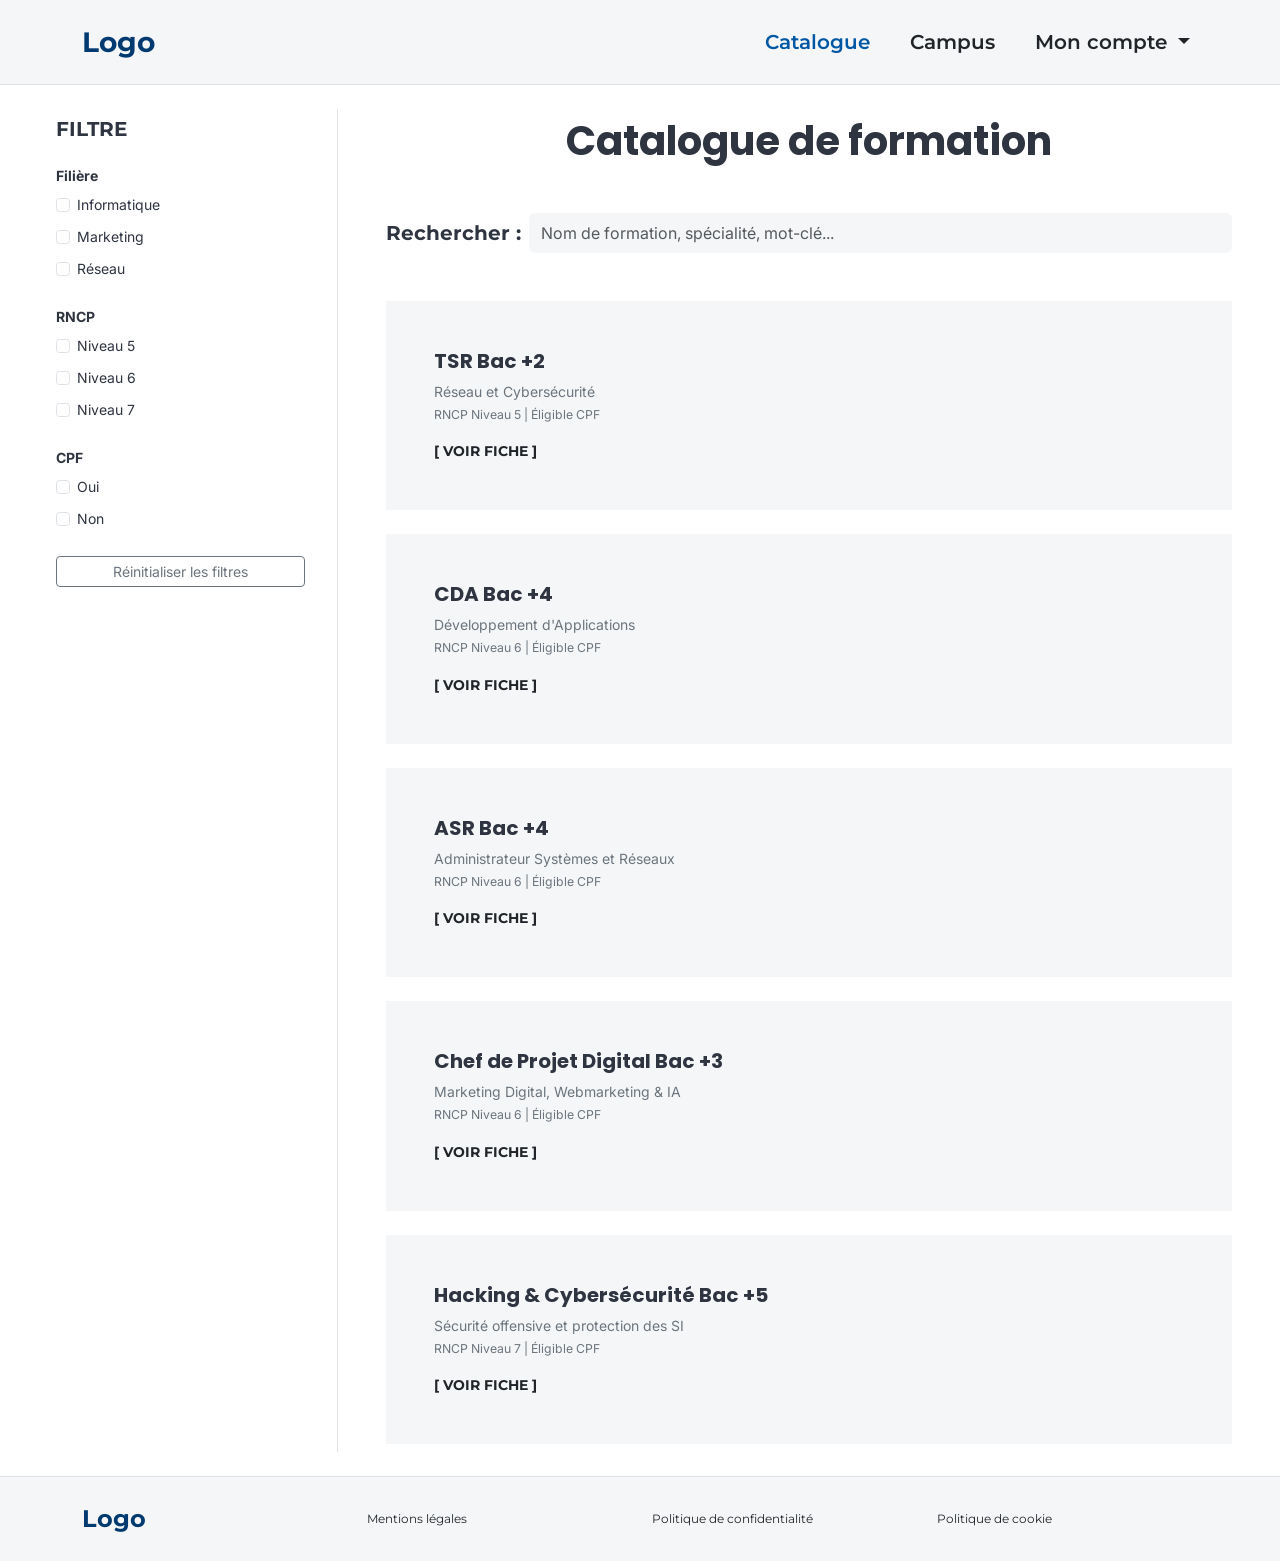
==== catalogue.html @ ce268c03 "Intégration statique des wireframes en HTML5, CSS et JS avec Bootstrap 5" ====
<!DOCTYPE html>
<html lang="fr">
<head>
  <meta charset="UTF-8">
  <meta name="viewport" content="width=device-width, initial-scale=1.0">
  <title>Expernet Campus - Catalogue de formation</title>
  <!-- Bootstrap 5 CSS -->
  <link href="https://cdn.jsdelivr.net/npm/bootstrap@5.3.3/dist/css/bootstrap.min.css" rel="stylesheet">
  <!-- Style personnalisé charte -->
  <link rel="stylesheet" href="css/style.css">
</head>
<body class="d-flex flex-column min-vh-100">

  <!-- En-tête / Navigation -->
  <header class="bg-brand-gray border-bottom">
    <nav class="navbar navbar-expand-lg py-3">
      <div class="container">
        <a class="navbar-brand fw-bold fs-3 font-montserrat text-brand-navy" href="index.html">Logo</a>
        
        <button class="navbar-toggler" type="button" data-bs-toggle="collapse" data-bs-target="#mainNavbar" aria-controls="mainNavbar" aria-expanded="false" aria-label="Menu">
          <span class="navbar-toggler-icon"></span>
        </button>

        <div class="collapse navbar-collapse justify-content-end" id="mainNavbar">
          <ul class="navbar-nav align-items-lg-center gap-lg-4 fs-5 font-montserrat">
            <li class="nav-item">
              <a class="nav-link text-dark fw-semibold active text-brand-blue" href="catalogue.html">Catalogue</a>
            </li>
            <li class="nav-item">
              <a class="nav-link text-dark fw-semibold" href="index.html#campus">Campus</a>
            </li>
            <li class="nav-item dropdown">
              <a class="nav-link dropdown-toggle text-dark fw-semibold" href="#" role="button" data-bs-toggle="dropdown" aria-expanded="false">
                Mon compte
              </a>
              <ul class="dropdown-menu dropdown-menu-end shadow-sm border-0">
                <li><a class="dropdown-item py-2" href="dashboard-etudiant.html">Espace Étudiant</a></li>
                <li><a class="dropdown-item py-2" href="dashboard-formateur.html">Espace Formateur</a></li>
              </ul>
            </li>
          </ul>
        </div>
      </div>
    </nav>
  </header>

  <!-- Contenu Principal : Grille 2 colonnes (Filtres + Formations) -->
  <main class="flex-grow-1">
    <div class="container-fluid px-lg-5 py-4">
      <div class="row">

        <!-- Colonne Filtre (Gauche) -->
        <aside class="col-lg-3 col-md-4 border-end pe-lg-4 mb-4 mb-md-0">
          <div class="p-2">
            <h2 class="h5 fw-bold mb-4 font-montserrat">FILTRE</h2>

            <!-- Filtre Filière -->
            <div class="mb-4">
              <p class="fw-bold mb-2">Filière</p>
              <div class="form-check mb-2">
                <input class="form-check-input filter-filiere" type="checkbox" value="informatique" id="fil-info">
                <label class="form-check-label" for="fil-info">Informatique</label>
              </div>
              <div class="form-check mb-2">
                <input class="form-check-input filter-filiere" type="checkbox" value="marketing" id="fil-mkt">
                <label class="form-check-label" for="fil-mkt">Marketing</label>
              </div>
              <div class="form-check mb-2">
                <input class="form-check-input filter-filiere" type="checkbox" value="reseau" id="fil-res">
                <label class="form-check-label" for="fil-res">Réseau</label>
              </div>
            </div>

            <!-- Filtre RNCP -->
            <div class="mb-4">
              <p class="fw-bold mb-2">RNCP</p>
              <div class="form-check mb-2">
                <input class="form-check-input filter-rncp" type="checkbox" value="5" id="rncp-5">
                <label class="form-check-label" for="rncp-5">Niveau 5</label>
              </div>
              <div class="form-check mb-2">
                <input class="form-check-input filter-rncp" type="checkbox" value="6" id="rncp-6">
                <label class="form-check-label" for="rncp-6">Niveau 6</label>
              </div>
              <div class="form-check mb-2">
                <input class="form-check-input filter-rncp" type="checkbox" value="7" id="rncp-7">
                <label class="form-check-label" for="rncp-7">Niveau 7</label>
              </div>
            </div>

            <!-- Filtre CPF -->
            <div class="mb-4">
              <p class="fw-bold mb-2">CPF</p>
              <div class="form-check mb-2">
                <input class="form-check-input filter-cpf" type="checkbox" value="oui" id="cpf-oui">
                <label class="form-check-label" for="cpf-oui">Oui</label>
              </div>
              <div class="form-check mb-2">
                <input class="form-check-input filter-cpf" type="checkbox" value="non" id="cpf-non">
                <label class="form-check-label" for="cpf-non">Non</label>
              </div>
            </div>

            <button id="reset-filters" class="btn btn-outline-secondary btn-sm w-100">Réinitialiser les filtres</button>
          </div>
        </aside>

        <!-- Colonne Contenu (Droite) -->
        <section class="col-lg-9 col-md-8 ps-lg-5">
          <div class="py-2">
            <!-- Titre de la page -->
            <h1 class="display-6 fw-bold text-center mb-5">Catalogue de formation</h1>

            <!-- Barre de recherche -->
            <div class="row align-items-center mb-5 g-2">
              <div class="col-auto">
                <label for="search-formation" class="fw-bold fs-5 font-montserrat">Rechercher :</label>
              </div>
              <div class="col">
                <input type="text" id="search-formation" class="form-control bg-brand-gray border-0 py-2 fs-6" placeholder="Nom de formation, spécialité, mot-clé...">
              </div>
            </div>

            <!-- Message d'absence de résultat -->
            <div id="no-result-msg" class="alert alert-light border text-center p-4 d-none">
              <p class="mb-0 fw-semibold text-muted">Aucune formation ne correspond à vos critères de recherche.</p>
            </div>

            <!-- Liste des cartes de formation (Wireframe cards) -->
            <div class="d-flex flex-column gap-4" id="formation-list">

              <!-- Carte 1 : TSR Bac +2 -->
              <article class="formation-card bg-brand-gray p-4 p-lg-5" data-filiere="reseau" data-rncp="5" data-cpf="oui">
                <h2 class="h5 fw-bold mb-2">TSR Bac +2</h2>
                <p class="mb-1 text-secondary">Réseau et Cybersécurité</p>
                <p class="mb-3 text-secondary small">RNCP Niveau 5 | Éligible CPF</p>
                <div>
                  <a href="formation-detail.html" class="text-dark fw-bold text-decoration-none font-montserrat">[ VOIR FICHE ]</a>
                </div>
              </article>

              <!-- Carte 2 : CDA Bac +4 -->
              <article class="formation-card bg-brand-gray p-4 p-lg-5" data-filiere="informatique" data-rncp="6" data-cpf="oui">
                <h2 class="h5 fw-bold mb-2">CDA Bac +4</h2>
                <p class="mb-1 text-secondary">Développement d'Applications</p>
                <p class="mb-3 text-secondary small">RNCP Niveau 6 | Éligible CPF</p>
                <div>
                  <a href="formation-detail.html" class="text-dark fw-bold text-decoration-none font-montserrat">[ VOIR FICHE ]</a>
                </div>
              </article>

              <!-- Carte 3 : ASR Bac +4 -->
              <article class="formation-card bg-brand-gray p-4 p-lg-5" data-filiere="reseau" data-rncp="6" data-cpf="oui">
                <h2 class="h5 fw-bold mb-2">ASR Bac +4</h2>
                <p class="mb-1 text-secondary">Administrateur Systèmes et Réseaux</p>
                <p class="mb-3 text-secondary small">RNCP Niveau 6 | Éligible CPF</p>
                <div>
                  <a href="formation-detail.html" class="text-dark fw-bold text-decoration-none font-montserrat">[ VOIR FICHE ]</a>
                </div>
              </article>

              <!-- Carte 4 : Chef de Projet Digital Bac +3 -->
              <article class="formation-card bg-brand-gray p-4 p-lg-5" data-filiere="marketing" data-rncp="6" data-cpf="oui">
                <h2 class="h5 fw-bold mb-2">Chef de Projet Digital Bac +3</h2>
                <p class="mb-1 text-secondary">Marketing Digital, Webmarketing & IA</p>
                <p class="mb-3 text-secondary small">RNCP Niveau 6 | Éligible CPF</p>
                <div>
                  <a href="formation-detail.html" class="text-dark fw-bold text-decoration-none font-montserrat">[ VOIR FICHE ]</a>
                </div>
              </article>

              <!-- Carte 5 : Hacking & Cybersécurité Bac +5 -->
              <article class="formation-card bg-brand-gray p-4 p-lg-5" data-filiere="informatique" data-rncp="7" data-cpf="oui">
                <h2 class="h5 fw-bold mb-2">Hacking & Cybersécurité Bac +5</h2>
                <p class="mb-1 text-secondary">Sécurité offensive et protection des SI</p>
                <p class="mb-3 text-secondary small">RNCP Niveau 7 | Éligible CPF</p>
                <div>
                  <a href="formation-detail.html" class="text-dark fw-bold text-decoration-none font-montserrat">[ VOIR FICHE ]</a>
                </div>
              </article>

            </div>
          </div>
        </section>

      </div>
    </div>
  </main>

  <!-- Pied de page / Footer -->
  <footer class="bg-brand-gray py-4 border-top">
    <div class="container">
      <div class="row align-items-center gy-3 text-center text-md-start font-montserrat small">
        <div class="col-md-3">
          <span class="fw-bold fs-4 text-brand-navy">Logo</span>
        </div>
        <div class="col-md-3">
          <a href="#" class="text-dark text-decoration-none">Mentions légales</a>
        </div>
        <div class="col-md-3">
          <a href="#" class="text-dark text-decoration-none">Politique de confidentialité</a>
        </div>
        <div class="col-md-3">
          <a href="#" class="text-dark text-decoration-none">Politique de cookie</a>
        </div>
      </div>
    </div>
  </footer>

  <!-- Bootstrap 5 JS Bundle -->
  <script src="https://cdn.jsdelivr.net/npm/bootstrap@5.3.3/dist/js/bootstrap.bundle.min.js"></script>
  <script src="js/main.js"></script>
</body>
</html>
---- css/style.css ----
/* ==========================================================================
   Charte Graphique Expernet Campus
   Couleurs : #003A70 | #0057A4 | #F28C28 | #F4F6F8 | #2E3440
   Typographies : Poppins (Titres) | Montserrat (En-têtes) | Inter (Corps)
   ========================================================================== */
@import url('https://fonts.googleapis.com/css2?family=Inter:wght@400;500;600&family=Montserrat:wght@500;600;700&family=Poppins:wght@600;700&display=swap');

:root {
  --brand-navy: #003A70;
  --brand-blue: #0057A4;
  --brand-orange: #F28C28;
  --brand-gray: #F4F6F8;
  --brand-dark: #2E3440;
}

body {
  font-family: 'Inter', sans-serif;
  color: var(--brand-dark);
  background-color: #ffffff;
  font-size: 14px;
}

h1, h2, h3, h4, h5, h6 {
  font-family: 'Poppins', sans-serif;
  color: var(--brand-dark);
}

.font-montserrat {
  font-family: 'Montserrat', sans-serif;
}

/* Couleurs personnalisées issues de la charte */
.bg-brand-gray {
  background-color: var(--brand-gray) !important;
}

.bg-brand-navy {
  background-color: var(--brand-navy) !important;
  color: #ffffff !important;
}

.text-brand-blue {
  color: var(--brand-blue) !important;
}

.text-brand-navy {
  color: var(--brand-navy) !important;
}

.btn-brand-primary {
  background-color: var(--brand-blue);
  color: #ffffff;
  border: none;
}

.btn-brand-primary:hover {
  background-color: var(--brand-navy);
  color: #ffffff;
}

.btn-brand-gray {
  background-color: #d8dce2;
  color: var(--brand-dark);
  border: none;
  font-weight: 600;
}

.btn-brand-gray:hover {
  background-color: #c4c9d1;
  color: var(--brand-dark);
}

.btn-brand-orange {
  background-color: var(--brand-orange);
  color: #ffffff;
  border: none;
}

.btn-brand-orange:hover {
  background-color: #d9781d;
  color: #ffffff;
}

/* Sidebar active item */
.sidebar-link {
  color: var(--brand-dark);
  text-decoration: none;
  font-weight: 600;
}

.sidebar-link.active, .sidebar-link:hover {
  color: var(--brand-blue);
}
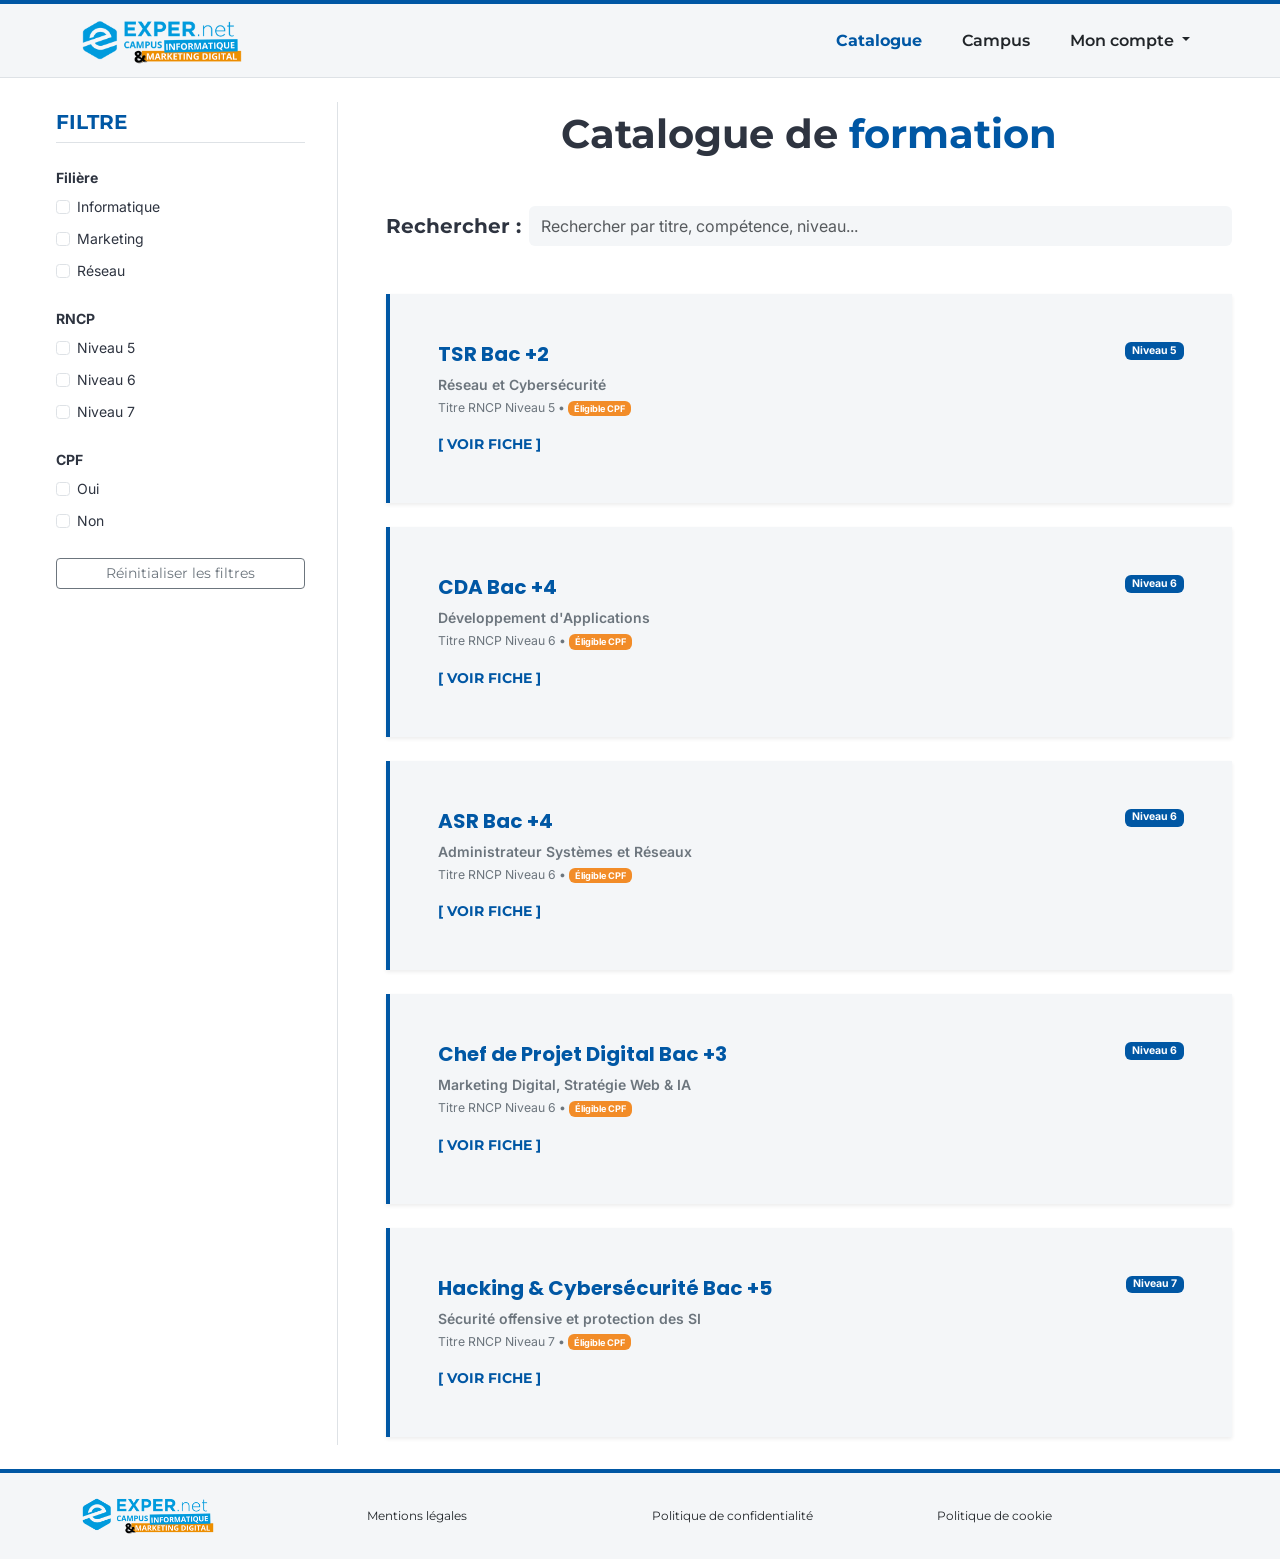
==== commit 1480fc82: "Intégration du logo officiel et accentuation des couleurs bleu clair et orange de la charte" ====
--- a/catalogue.html
+++ b/catalogue.html
@@ -12,19 +12,22 @@
 <body class="d-flex flex-column min-vh-100">
 
   <!-- En-tête / Navigation -->
-  <header class="bg-brand-gray border-bottom">
-    <nav class="navbar navbar-expand-lg py-3">
+  <header class="bg-brand-gray border-bottom border-top-brand-blue">
+    <nav class="navbar navbar-expand-lg py-2">
       <div class="container">
-        <a class="navbar-brand fw-bold fs-3 font-montserrat text-brand-navy" href="index.html">Logo</a>
+        <!-- Logo officiel Expernet -->
+        <a class="navbar-brand py-1" href="index.html">
+          <img src="img/logo.png" alt="Expernet Campus" height="46" class="d-inline-block align-text-top">
+        </a>
         
         <button class="navbar-toggler" type="button" data-bs-toggle="collapse" data-bs-target="#mainNavbar" aria-controls="mainNavbar" aria-expanded="false" aria-label="Menu">
           <span class="navbar-toggler-icon"></span>
         </button>
 
         <div class="collapse navbar-collapse justify-content-end" id="mainNavbar">
-          <ul class="navbar-nav align-items-lg-center gap-lg-4 fs-5 font-montserrat">
+          <ul class="navbar-nav align-items-lg-center gap-lg-4 fs-6 font-montserrat">
             <li class="nav-item">
-              <a class="nav-link text-dark fw-semibold active text-brand-blue" href="catalogue.html">Catalogue</a>
+              <a class="nav-link text-brand-blue fw-bold active" href="catalogue.html">Catalogue</a>
             </li>
             <li class="nav-item">
               <a class="nav-link text-dark fw-semibold" href="index.html#campus">Campus</a>
@@ -52,7 +55,7 @@
         <!-- Colonne Filtre (Gauche) -->
         <aside class="col-lg-3 col-md-4 border-end pe-lg-4 mb-4 mb-md-0">
           <div class="p-2">
-            <h2 class="h5 fw-bold mb-4 font-montserrat">FILTRE</h2>
+            <h2 class="h5 fw-bold mb-4 font-montserrat text-brand-blue pb-2 border-bottom">FILTRE</h2>
 
             <!-- Filtre Filière -->
             <div class="mb-4">
@@ -101,7 +104,7 @@
               </div>
             </div>
 
-            <button id="reset-filters" class="btn btn-outline-secondary btn-sm w-100">Réinitialiser les filtres</button>
+            <button id="reset-filters" class="btn btn-outline-secondary btn-sm w-100 font-montserrat">Réinitialiser les filtres</button>
           </div>
         </aside>
 
@@ -109,7 +112,7 @@
         <section class="col-lg-9 col-md-8 ps-lg-5">
           <div class="py-2">
             <!-- Titre de la page -->
-            <h1 class="display-6 fw-bold text-center mb-5">Catalogue de formation</h1>
+            <h1 class="display-6 fw-bold text-center mb-5 font-montserrat">Catalogue de <span class="text-brand-blue">formation</span></h1>
 
             <!-- Barre de recherche -->
             <div class="row align-items-center mb-5 g-2">
@@ -117,7 +120,7 @@
                 <label for="search-formation" class="fw-bold fs-5 font-montserrat">Rechercher :</label>
               </div>
               <div class="col">
-                <input type="text" id="search-formation" class="form-control bg-brand-gray border-0 py-2 fs-6" placeholder="Nom de formation, spécialité, mot-clé...">
+                <input type="text" id="search-formation" class="form-control bg-brand-gray border-0 py-2 fs-6" placeholder="Rechercher par titre, compétence, niveau...">
               </div>
             </div>
 
@@ -126,56 +129,81 @@
               <p class="mb-0 fw-semibold text-muted">Aucune formation ne correspond à vos critères de recherche.</p>
             </div>
 
-            <!-- Liste des cartes de formation (Wireframe cards) -->
+            <!-- Liste des cartes de formation -->
             <div class="d-flex flex-column gap-4" id="formation-list">
 
               <!-- Carte 1 : TSR Bac +2 -->
-              <article class="formation-card bg-brand-gray p-4 p-lg-5" data-filiere="reseau" data-rncp="5" data-cpf="oui">
-                <h2 class="h5 fw-bold mb-2">TSR Bac +2</h2>
-                <p class="mb-1 text-secondary">Réseau et Cybersécurité</p>
-                <p class="mb-3 text-secondary small">RNCP Niveau 5 | Éligible CPF</p>
-                <div>
-                  <a href="formation-detail.html" class="text-dark fw-bold text-decoration-none font-montserrat">[ VOIR FICHE ]</a>
+              <article class="formation-card bg-brand-gray p-4 p-lg-5 border-start-brand-blue shadow-sm" data-filiere="reseau" data-rncp="5" data-cpf="oui">
+                <div class="d-flex justify-content-between align-items-start mb-2">
+                  <h2 class="h5 fw-bold mb-0 text-brand-blue">TSR Bac +2</h2>
+                  <span class="badge badge-brand-blue">Niveau 5</span>
+                </div>
+                <p class="mb-1 text-secondary fw-semibold">Réseau et Cybersécurité</p>
+                <p class="mb-3 text-secondary small">
+                  Titre RNCP Niveau 5 &bull; <span class="badge badge-brand-orange">Éligible CPF</span>
+                </p>
+                <div>
+                  <a href="formation-detail.html" class="text-brand-blue fw-bold text-decoration-none font-montserrat">[ VOIR FICHE ]</a>
                 </div>
               </article>
 
               <!-- Carte 2 : CDA Bac +4 -->
-              <article class="formation-card bg-brand-gray p-4 p-lg-5" data-filiere="informatique" data-rncp="6" data-cpf="oui">
-                <h2 class="h5 fw-bold mb-2">CDA Bac +4</h2>
-                <p class="mb-1 text-secondary">Développement d'Applications</p>
-                <p class="mb-3 text-secondary small">RNCP Niveau 6 | Éligible CPF</p>
-                <div>
-                  <a href="formation-detail.html" class="text-dark fw-bold text-decoration-none font-montserrat">[ VOIR FICHE ]</a>
+              <article class="formation-card bg-brand-gray p-4 p-lg-5 border-start-brand-blue shadow-sm" data-filiere="informatique" data-rncp="6" data-cpf="oui">
+                <div class="d-flex justify-content-between align-items-start mb-2">
+                  <h2 class="h5 fw-bold mb-0 text-brand-blue">CDA Bac +4</h2>
+                  <span class="badge badge-brand-blue">Niveau 6</span>
+                </div>
+                <p class="mb-1 text-secondary fw-semibold">Développement d'Applications</p>
+                <p class="mb-3 text-secondary small">
+                  Titre RNCP Niveau 6 &bull; <span class="badge badge-brand-orange">Éligible CPF</span>
+                </p>
+                <div>
+                  <a href="formation-detail.html" class="text-brand-blue fw-bold text-decoration-none font-montserrat">[ VOIR FICHE ]</a>
                 </div>
               </article>
 
               <!-- Carte 3 : ASR Bac +4 -->
-              <article class="formation-card bg-brand-gray p-4 p-lg-5" data-filiere="reseau" data-rncp="6" data-cpf="oui">
-                <h2 class="h5 fw-bold mb-2">ASR Bac +4</h2>
-                <p class="mb-1 text-secondary">Administrateur Systèmes et Réseaux</p>
-                <p class="mb-3 text-secondary small">RNCP Niveau 6 | Éligible CPF</p>
-                <div>
-                  <a href="formation-detail.html" class="text-dark fw-bold text-decoration-none font-montserrat">[ VOIR FICHE ]</a>
+              <article class="formation-card bg-brand-gray p-4 p-lg-5 border-start-brand-blue shadow-sm" data-filiere="reseau" data-rncp="6" data-cpf="oui">
+                <div class="d-flex justify-content-between align-items-start mb-2">
+                  <h2 class="h5 fw-bold mb-0 text-brand-blue">ASR Bac +4</h2>
+                  <span class="badge badge-brand-blue">Niveau 6</span>
+                </div>
+                <p class="mb-1 text-secondary fw-semibold">Administrateur Systèmes et Réseaux</p>
+                <p class="mb-3 text-secondary small">
+                  Titre RNCP Niveau 6 &bull; <span class="badge badge-brand-orange">Éligible CPF</span>
+                </p>
+                <div>
+                  <a href="formation-detail.html" class="text-brand-blue fw-bold text-decoration-none font-montserrat">[ VOIR FICHE ]</a>
                 </div>
               </article>
 
               <!-- Carte 4 : Chef de Projet Digital Bac +3 -->
-              <article class="formation-card bg-brand-gray p-4 p-lg-5" data-filiere="marketing" data-rncp="6" data-cpf="oui">
-                <h2 class="h5 fw-bold mb-2">Chef de Projet Digital Bac +3</h2>
-                <p class="mb-1 text-secondary">Marketing Digital, Webmarketing & IA</p>
-                <p class="mb-3 text-secondary small">RNCP Niveau 6 | Éligible CPF</p>
-                <div>
-                  <a href="formation-detail.html" class="text-dark fw-bold text-decoration-none font-montserrat">[ VOIR FICHE ]</a>
+              <article class="formation-card bg-brand-gray p-4 p-lg-5 border-start-brand-blue shadow-sm" data-filiere="marketing" data-rncp="6" data-cpf="oui">
+                <div class="d-flex justify-content-between align-items-start mb-2">
+                  <h2 class="h5 fw-bold mb-0 text-brand-blue">Chef de Projet Digital Bac +3</h2>
+                  <span class="badge badge-brand-blue">Niveau 6</span>
+                </div>
+                <p class="mb-1 text-secondary fw-semibold">Marketing Digital, Stratégie Web & IA</p>
+                <p class="mb-3 text-secondary small">
+                  Titre RNCP Niveau 6 &bull; <span class="badge badge-brand-orange">Éligible CPF</span>
+                </p>
+                <div>
+                  <a href="formation-detail.html" class="text-brand-blue fw-bold text-decoration-none font-montserrat">[ VOIR FICHE ]</a>
                 </div>
               </article>
 
               <!-- Carte 5 : Hacking & Cybersécurité Bac +5 -->
-              <article class="formation-card bg-brand-gray p-4 p-lg-5" data-filiere="informatique" data-rncp="7" data-cpf="oui">
-                <h2 class="h5 fw-bold mb-2">Hacking & Cybersécurité Bac +5</h2>
-                <p class="mb-1 text-secondary">Sécurité offensive et protection des SI</p>
-                <p class="mb-3 text-secondary small">RNCP Niveau 7 | Éligible CPF</p>
-                <div>
-                  <a href="formation-detail.html" class="text-dark fw-bold text-decoration-none font-montserrat">[ VOIR FICHE ]</a>
+              <article class="formation-card bg-brand-gray p-4 p-lg-5 border-start-brand-blue shadow-sm" data-filiere="informatique" data-rncp="7" data-cpf="oui">
+                <div class="d-flex justify-content-between align-items-start mb-2">
+                  <h2 class="h5 fw-bold mb-0 text-brand-blue">Hacking & Cybersécurité Bac +5</h2>
+                  <span class="badge badge-brand-blue">Niveau 7</span>
+                </div>
+                <p class="mb-1 text-secondary fw-semibold">Sécurité offensive et protection des SI</p>
+                <p class="mb-3 text-secondary small">
+                  Titre RNCP Niveau 7 &bull; <span class="badge badge-brand-orange">Éligible CPF</span>
+                </p>
+                <div>
+                  <a href="formation-detail.html" class="text-brand-blue fw-bold text-decoration-none font-montserrat">[ VOIR FICHE ]</a>
                 </div>
               </article>
 
@@ -188,11 +216,11 @@
   </main>
 
   <!-- Pied de page / Footer -->
-  <footer class="bg-brand-gray py-4 border-top">
+  <footer class="bg-brand-gray py-4 border-top border-top-brand-blue">
     <div class="container">
       <div class="row align-items-center gy-3 text-center text-md-start font-montserrat small">
         <div class="col-md-3">
-          <span class="fw-bold fs-4 text-brand-navy">Logo</span>
+          <img src="img/logo.png" alt="Expernet Campus" height="38">
         </div>
         <div class="col-md-3">
           <a href="#" class="text-dark text-decoration-none">Mentions légales</a>
--- a/css/style.css
+++ b/css/style.css
@@ -1,79 +1,130 @@
 /* ==========================================================================
-   Charte Graphique Expernet Campus
-   Couleurs : #003A70 | #0057A4 | #F28C28 | #F4F6F8 | #2E3440
-   Typographies : Poppins (Titres) | Montserrat (En-têtes) | Inter (Corps)
+   CHARTE GRAPHIQUE - EXPERNET CAMPUS
+   
+   Palette de couleurs officielles du projet :
+   - Bleu foncé (Primaire / En-têtes) : #003A70
+   - Bleu vif / clair de la charte    : #0057A4
+   - Orange (Accents / Mises en avant)  : #F28C28
+   - Gris clair (Fonds de cartes / sections) : #F4F6F8
+   - Anthracite (Couleur principale des textes) : #2E3440
+
+   Typographies :
+   - Poppins : Utilisée pour les titres principaux (h1 à h6)
+   - Montserrat : Utilisée pour les en-têtes, labels et menus
+   - Inter : Utilisée pour le corps de texte standard
    ========================================================================== */
+
+/* Importation des polices Google Fonts */
 @import url('https://fonts.googleapis.com/css2?family=Inter:wght@400;500;600&family=Montserrat:wght@500;600;700&family=Poppins:wght@600;700&display=swap');
 
-:root {
-  --brand-navy: #003A70;
-  --brand-blue: #0057A4;
-  --brand-orange: #F28C28;
-  --brand-gray: #F4F6F8;
-  --brand-dark: #2E3440;
-}
-
+/* --------------------------------------------------------------------------
+   1. STYLES GLOBAUX & TYPOGRAPHIE
+   -------------------------------------------------------------------------- */
 body {
   font-family: 'Inter', sans-serif;
-  color: var(--brand-dark);
+  color: #2E3440;
   background-color: #ffffff;
   font-size: 14px;
 }
 
 h1, h2, h3, h4, h5, h6 {
   font-family: 'Poppins', sans-serif;
-  color: var(--brand-dark);
+  color: #2E3440;
 }
 
 .font-montserrat {
   font-family: 'Montserrat', sans-serif;
 }
 
-/* Couleurs personnalisées issues de la charte */
+/* --------------------------------------------------------------------------
+   2. COULEURS D'ARRIÈRE-PLAN (BACKGROUNDS)
+   -------------------------------------------------------------------------- */
 .bg-brand-gray {
-  background-color: var(--brand-gray) !important;
+  background-color: #F4F6F8 !important;
 }
 
 .bg-brand-navy {
-  background-color: var(--brand-navy) !important;
+  background-color: #003A70 !important;
   color: #ffffff !important;
 }
 
+.bg-brand-blue {
+  background-color: #0057A4 !important;
+  color: #ffffff !important;
+}
+
+.bg-brand-orange {
+  background-color: #F28C28 !important;
+  color: #ffffff !important;
+}
+
+/* --------------------------------------------------------------------------
+   3. COULEURS DE TEXTE
+   -------------------------------------------------------------------------- */
 .text-brand-blue {
-  color: var(--brand-blue) !important;
+  color: #0057A4 !important;
 }
 
 .text-brand-navy {
-  color: var(--brand-navy) !important;
+  color: #003A70 !important;
 }
 
+.text-brand-orange {
+  color: #F28C28 !important;
+}
+
+/* --------------------------------------------------------------------------
+   4. BORDURES ACCENTUÉES
+   -------------------------------------------------------------------------- */
+.border-top-brand-blue {
+  border-top: 4px solid #0057A4 !important;
+}
+
+.border-top-brand-orange {
+  border-top: 4px solid #F28C28 !important;
+}
+
+.border-start-brand-blue {
+  border-left: 4px solid #0057A4 !important;
+}
+
+/* --------------------------------------------------------------------------
+   5. BOUTONS
+   -------------------------------------------------------------------------- */
+/* Bouton bleu vif de la charte */
 .btn-brand-primary {
-  background-color: var(--brand-blue);
+  background-color: #0057A4;
   color: #ffffff;
   border: none;
+  transition: all 0.2s ease-in-out;
 }
 
 .btn-brand-primary:hover {
-  background-color: var(--brand-navy);
+  background-color: #003A70;
   color: #ffffff;
 }
 
+/* Bouton gris neutre */
 .btn-brand-gray {
   background-color: #d8dce2;
-  color: var(--brand-dark);
+  color: #2E3440;
   border: none;
   font-weight: 600;
+  transition: all 0.2s ease-in-out;
 }
 
 .btn-brand-gray:hover {
   background-color: #c4c9d1;
-  color: var(--brand-dark);
+  color: #2E3440;
 }
 
+/* Bouton orange d'accentuation (Appels à l'action importants comme S'inscrire) */
 .btn-brand-orange {
-  background-color: var(--brand-orange);
+  background-color: #F28C28;
   color: #ffffff;
   border: none;
+  font-weight: 600;
+  transition: all 0.2s ease-in-out;
 }
 
 .btn-brand-orange:hover {
@@ -81,13 +132,38 @@
   color: #ffffff;
 }
 
-/* Sidebar active item */
+/* --------------------------------------------------------------------------
+   6. BADGES DE COULEUR
+   -------------------------------------------------------------------------- */
+.badge-brand-blue {
+  background-color: #0057A4;
+  color: #ffffff;
+}
+
+.badge-brand-orange {
+  background-color: #F28C28;
+  color: #ffffff;
+}
+
+/* --------------------------------------------------------------------------
+   7. NAVIGATION ET SIDEBAR
+   -------------------------------------------------------------------------- */
+.nav-link:hover {
+  color: #0057A4 !important;
+}
+
 .sidebar-link {
-  color: var(--brand-dark);
+  color: #2E3440;
   text-decoration: none;
   font-weight: 600;
+  transition: color 0.2s ease-in-out;
+  padding: 6px 10px;
+  border-left: 3px solid transparent;
 }
 
-.sidebar-link.active, .sidebar-link:hover {
-  color: var(--brand-blue);
+.sidebar-link.active, 
+.sidebar-link:hover {
+  color: #0057A4;
+  border-left: 3px solid #0057A4;
+  background-color: #F4F6F8;
 }
